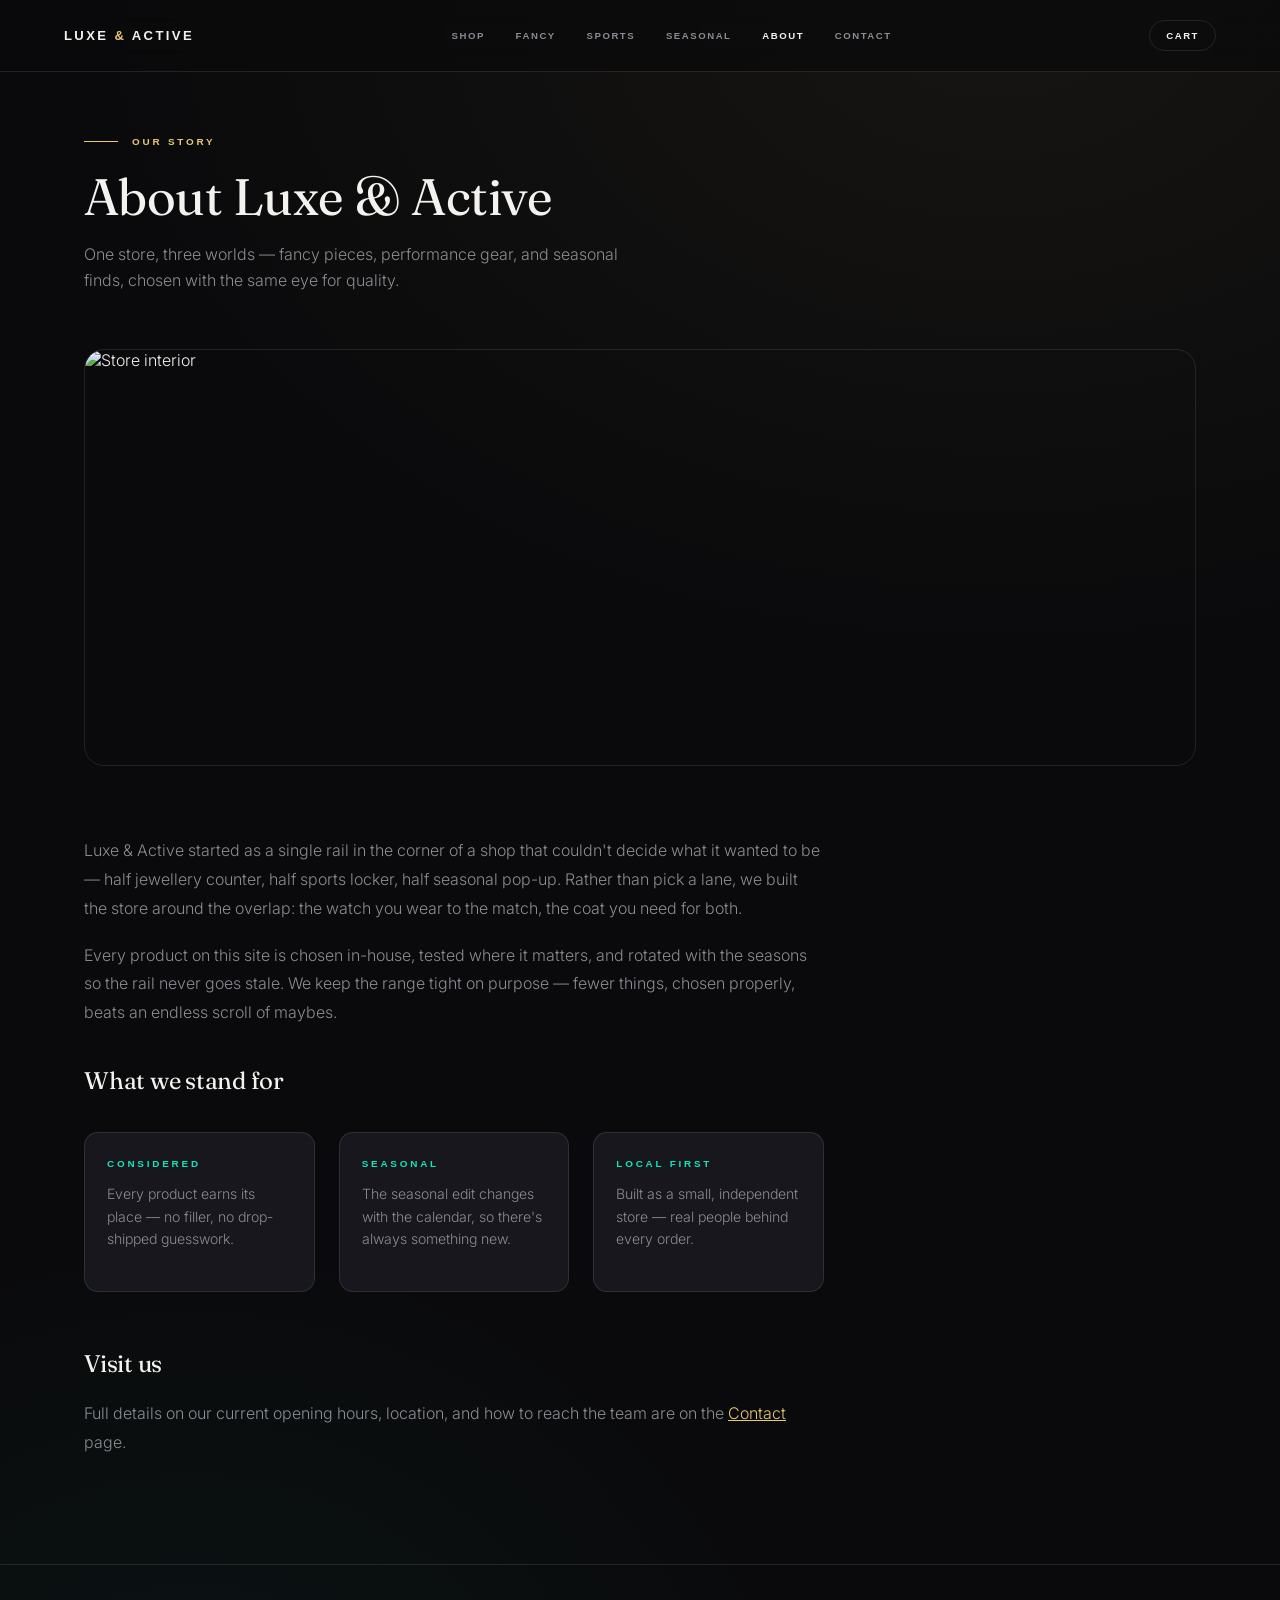
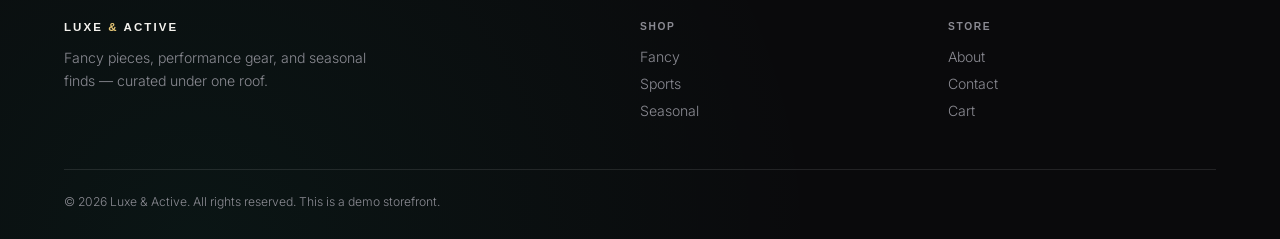
==== about.html @ bb5970e3 "Build full storefront: shop, product, cart, checkout, confirmation, about, contact Renamed hero page" ====
<!DOCTYPE html>
<html lang="en">
<head>
<meta charset="UTF-8" />
<meta name="viewport" content="width=device-width, initial-scale=1.0" />
<title>About — Luxe &amp; Active</title>
<link rel="stylesheet" href="assets/site.css" />
</head>
<body>

  <header class="site-nav">
    <a class="brand" href="index.html">LUXE <span>&amp;</span> ACTIVE</a>
    <nav class="nav-links">
      <a href="shop.html?cat=all">Shop</a>
      <a href="shop.html?cat=fancy">Fancy</a>
      <a href="shop.html?cat=sports">Sports</a>
      <a href="shop.html?cat=seasonal">Seasonal</a>
      <a href="about.html" class="active">About</a>
      <a href="contact.html">Contact</a>
    </nav>
    <div class="nav-right">
      <a class="cart-link" href="cart.html">Cart <span class="cart-badge">0</span></a>
    </div>
  </header>

  <main>
    <div class="wrap">
      <div class="page-head">
        <div class="label">Our Story</div>
        <h1>About Luxe &amp; Active</h1>
        <p>One store, three worlds — fancy pieces, performance gear, and seasonal finds, chosen with the same eye for quality.</p>
      </div>

      <div class="info-banner">
        <img src="https://images.unsplash.com/photo-1441986300917-64674bd600d8?auto=format&fit=crop&w=1400&q=80" alt="Store interior" loading="lazy">
      </div>

      <div class="prose">
        <p>Luxe &amp; Active started as a single rail in the corner of a shop that couldn't decide what it wanted to be — half jewellery counter, half sports locker, half seasonal pop-up. Rather than pick a lane, we built the store around the overlap: the watch you wear to the match, the coat you need for both.</p>
        <p>Every product on this site is chosen in-house, tested where it matters, and rotated with the seasons so the rail never goes stale. We keep the range tight on purpose — fewer things, chosen properly, beats an endless scroll of maybes.</p>

        <h2>What we stand for</h2>
        <div class="values-grid">
          <div class="value-card">
            <div class="label">Considered</div>
            <p>Every product earns its place — no filler, no drop-shipped guesswork.</p>
          </div>
          <div class="value-card">
            <div class="label">Seasonal</div>
            <p>The seasonal edit changes with the calendar, so there's always something new.</p>
          </div>
          <div class="value-card">
            <div class="label">Local First</div>
            <p>Built as a small, independent store — real people behind every order.</p>
          </div>
        </div>

        <h2>Visit us</h2>
        <p>Full details on our current opening hours, location, and how to reach the team are on the <a href="contact.html" style="color:var(--gold);text-decoration:underline">Contact</a> page.</p>
      </div>
    </div>
  </main>

  <footer class="site-footer">
    <div class="footer-grid">
      <div>
        <div class="brand small">LUXE <span>&amp;</span> ACTIVE</div>
        <p>Fancy pieces, performance gear, and seasonal finds — curated under one roof.</p>
      </div>
      <div>
        <h4>Shop</h4>
        <a href="shop.html?cat=fancy">Fancy</a>
        <a href="shop.html?cat=sports">Sports</a>
        <a href="shop.html?cat=seasonal">Seasonal</a>
      </div>
      <div>
        <h4>Store</h4>
        <a href="about.html">About</a>
        <a href="contact.html">Contact</a>
        <a href="cart.html">Cart</a>
      </div>
    </div>
    <div class="footer-bottom">© 2026 Luxe &amp; Active. All rights reserved. This is a demo storefront.</div>
  </footer>

<script src="assets/store.js"></script>
</body>
</html>
---- assets/site.css ----
/* Luxe & Active — shared design system for shop / product / cart / checkout / info pages */
@import url('https://fonts.googleapis.com/css2?family=Syncopate:wght@400;700&family=Fraunces:ital,opsz,wght@0,9..144,400;0,9..144,600;1,9..144,400&family=Inter:wght@300;400;500;600&display=swap');

:root{
  --ink:#0a0a0c;
  --ink-2:#111116;
  --panel:#17171d;
  --bone:#f4f2ee;
  --muted:#8b8b93;
  --line:rgba(255,255,255,.10);
  --gold:#e8c877;
  --teal:#12e6b8;
  --signal:#ff2d6b;
}

*{box-sizing:border-box;margin:0;padding:0}

html{scroll-behavior:smooth}

body{
  background:
    radial-gradient(120% 60% at 78% 0%, rgba(232,200,119,.06), transparent 60%),
    radial-gradient(90% 60% at 15% 100%, rgba(18,230,184,.05), transparent 55%),
    var(--ink);
  color:var(--bone);
  font-family:'Inter',sans-serif;
  font-weight:300;
  min-height:100vh;
  display:flex;flex-direction:column;
}

a{color:inherit;text-decoration:none}
img{max-width:100%;display:block}

h1,h2,h3{font-family:'Fraunces',serif;font-weight:400;letter-spacing:-.01em}
em{font-style:italic;color:var(--gold)}

.label{
  font-family:'Syncopate',sans-serif;font-weight:700;font-size:.62rem;
  letter-spacing:.28em;text-transform:uppercase;
}

/* ---------------- nav ---------------- */
.site-nav{
  position:sticky;top:0;z-index:50;display:flex;align-items:center;justify-content:space-between;
  gap:20px;padding:20px clamp(20px,5vw,64px);
  background:rgba(10,10,12,.72);backdrop-filter:blur(14px);
  border-bottom:1px solid var(--line);
}
.brand{
  font-family:'Syncopate',sans-serif;font-weight:700;font-size:.82rem;letter-spacing:.18em;
}
.brand span{color:var(--gold)}
.nav-links{display:flex;align-items:center;gap:clamp(14px,2.4vw,32px);flex-wrap:wrap}
.nav-links a{
  font-family:'Syncopate',sans-serif;font-size:.6rem;font-weight:700;letter-spacing:.16em;
  text-transform:uppercase;color:var(--muted);transition:color .2s ease;white-space:nowrap;
}
.nav-links a:hover,.nav-links a.active{color:var(--bone)}
.nav-right{display:flex;align-items:center;gap:18px}
.cart-link{
  position:relative;display:flex;align-items:center;gap:8px;
  font-family:'Syncopate',sans-serif;font-size:.6rem;font-weight:700;letter-spacing:.16em;
  text-transform:uppercase;color:var(--bone);border:1px solid var(--line);border-radius:30px;
  padding:9px 16px;transition:border-color .2s ease;
}
.cart-link:hover{border-color:var(--gold)}
.cart-badge{
  display:none;align-items:center;justify-content:center;min-width:18px;height:18px;padding:0 4px;
  border-radius:50%;background:var(--gold);color:#141008;font-size:.62rem;font-weight:700;
}

/* ---------------- buttons ---------------- */
.btn{
  display:inline-flex;align-items:center;justify-content:center;gap:12px;
  font-family:'Syncopate',sans-serif;font-weight:700;font-size:.68rem;letter-spacing:.16em;
  text-transform:uppercase;border-radius:40px;padding:15px 30px;border:1px solid transparent;
  cursor:pointer;transition:box-shadow .25s ease,transform .2s ease,border-color .2s ease,background .2s ease;
}
.btn-primary{
  background:linear-gradient(90deg,var(--gold),#f4dd9e);color:#141008;
  box-shadow:0 14px 34px rgba(232,200,119,.22);
}
.btn-primary:hover{box-shadow:0 16px 46px rgba(232,200,119,.42);transform:translateY(-1px)}
.btn-ghost{background:transparent;border-color:var(--line);color:var(--bone)}
.btn-ghost:hover{border-color:var(--gold);color:var(--gold)}
.btn:disabled{opacity:.4;cursor:not-allowed;box-shadow:none;transform:none}
.btn-block{width:100%}

/* ---------------- page shell ---------------- */
main{flex:1}
.wrap{max-width:1240px;margin:0 auto;padding:0 clamp(20px,5vw,64px)}
.page-head{padding:64px 0 36px}
.page-head .label{color:var(--gold);display:flex;align-items:center;gap:14px;margin-bottom:18px}
.page-head .label::before{content:"";width:34px;height:1px;background:var(--gold)}
.page-head h1{font-size:clamp(2rem,4.4vw,3.2rem)}
.page-head p{color:var(--muted);max-width:56ch;margin-top:14px;line-height:1.6}

/* ---------------- category tabs ---------------- */
.tabs{display:flex;gap:10px;flex-wrap:wrap;margin-bottom:40px}
.tab{
  font-family:'Syncopate',sans-serif;font-size:.62rem;font-weight:700;letter-spacing:.16em;
  text-transform:uppercase;padding:10px 20px;border-radius:30px;border:1px solid var(--line);
  color:var(--muted);transition:all .2s ease;
}
.tab:hover{color:var(--bone);border-color:var(--bone)}
.tab.active{background:var(--gold);border-color:var(--gold);color:#141008}

/* ---------------- product grid & cards ---------------- */
.grid{display:grid;grid-template-columns:repeat(auto-fill,minmax(240px,1fr));gap:26px;padding-bottom:80px}
.card{
  background:linear-gradient(160deg,rgba(255,255,255,.05),rgba(255,255,255,.015));
  border:1px solid var(--line);border-radius:18px;overflow:hidden;
  transition:border-color .25s ease,transform .25s ease,box-shadow .25s ease;
  display:flex;flex-direction:column;
}
.card:hover{border-color:var(--gold);transform:translateY(-4px);box-shadow:0 22px 50px rgba(0,0,0,.45)}
.card .thumb{position:relative;aspect-ratio:1/1;overflow:hidden;background:var(--ink-2)}
.card .thumb img{width:100%;height:100%;object-fit:cover;transition:transform .5s ease}
.card:hover .thumb img{transform:scale(1.06)}
.card .thumb .tag-pill{
  position:absolute;top:12px;left:12px;background:rgba(10,10,12,.72);backdrop-filter:blur(6px);
  border:1px solid var(--line);border-radius:20px;padding:5px 12px;
  font-family:'Syncopate',sans-serif;font-size:.52rem;letter-spacing:.14em;text-transform:uppercase;color:var(--gold);
}
.card .body{padding:18px 18px 20px;display:flex;flex-direction:column;gap:10px;flex:1}
.card .name{font-family:'Fraunces',serif;font-size:1.05rem}
.card .price{font-family:'Syncopate',sans-serif;font-size:.78rem;letter-spacing:.06em;color:var(--gold)}
.card .row{display:flex;align-items:center;justify-content:space-between;gap:10px;margin-top:auto}
.card .row .btn{padding:10px 18px;font-size:.58rem}

.empty-state{padding:80px 0;text-align:center;color:var(--muted)}
.empty-state .label{justify-content:center}
.empty-state .label::before{display:none}

/* ---------------- product detail ---------------- */
.product-detail{display:grid;grid-template-columns:1fr 1fr;gap:60px;padding:56px 0 80px;align-items:start}
.product-detail .thumb{border-radius:20px;overflow:hidden;border:1px solid var(--line);aspect-ratio:1/1}
.product-detail .thumb img{width:100%;height:100%;object-fit:cover}
.product-detail .info .tag-pill{
  display:inline-block;font-family:'Syncopate',sans-serif;font-size:.6rem;letter-spacing:.2em;
  text-transform:uppercase;color:var(--teal);margin-bottom:16px;
}
.product-detail h1{font-size:clamp(1.9rem,3.4vw,2.8rem);margin-bottom:14px}
.product-detail .price{font-family:'Syncopate',sans-serif;font-size:1.1rem;color:var(--gold);margin-bottom:24px}
.product-detail .desc{color:var(--muted);line-height:1.75;max-width:52ch;margin-bottom:32px}
.qty-row{display:flex;align-items:center;gap:20px;margin-bottom:26px}
.qty-stepper{display:flex;align-items:center;border:1px solid var(--line);border-radius:30px;overflow:hidden}
.qty-stepper button{background:transparent;border:none;color:var(--bone);width:40px;height:44px;font-size:1.1rem;cursor:pointer}
.qty-stepper button:hover{color:var(--gold)}
.qty-stepper span{width:34px;text-align:center;font-family:'Inter',sans-serif}
.added-msg{margin-top:16px;font-size:.8rem;color:var(--teal);opacity:0;transition:opacity .3s ease}
.added-msg.show{opacity:1}

.related{padding:0 0 90px}
.related h2{font-size:1.4rem;margin-bottom:26px}

/* ---------------- cart ---------------- */
.cart-layout{display:grid;grid-template-columns:1fr 340px;gap:50px;padding:20px 0 90px;align-items:start}
.cart-lines{display:flex;flex-direction:column;gap:0}
.cart-line{display:grid;grid-template-columns:88px 1fr auto;gap:18px;padding:22px 0;border-bottom:1px solid var(--line);align-items:center}
.cart-line .thumb{width:88px;height:88px;border-radius:12px;overflow:hidden;border:1px solid var(--line)}
.cart-line .thumb img{width:100%;height:100%;object-fit:cover}
.cart-line .name{font-family:'Fraunces',serif;font-size:1.05rem;margin-bottom:6px}
.cart-line .cat{font-size:.7rem;color:var(--muted);text-transform:uppercase;letter-spacing:.1em}
.cart-line .right{display:flex;flex-direction:column;align-items:flex-end;gap:10px}
.cart-line .line-total{font-family:'Syncopate',sans-serif;font-size:.78rem;color:var(--gold)}
.cart-line .remove{font-size:.68rem;color:var(--muted);text-decoration:underline;cursor:pointer;background:none;border:none}
.cart-line .remove:hover{color:var(--signal)}

.summary{
  position:sticky;top:110px;background:var(--panel);border:1px solid var(--line);border-radius:18px;
  padding:28px;display:flex;flex-direction:column;gap:16px;
}
.summary h3{font-size:1.1rem}
.summary .srow{display:flex;justify-content:space-between;font-size:.9rem;color:var(--muted)}
.summary .srow.total{color:var(--bone);font-size:1.05rem;font-family:'Syncopate',sans-serif;padding-top:12px;border-top:1px solid var(--line)}
.summary .hint{font-size:.72rem;color:var(--muted);line-height:1.5}

/* ---------------- forms ---------------- */
.form-grid{display:grid;grid-template-columns:1fr 1fr;gap:18px}
.field{display:flex;flex-direction:column;gap:8px;margin-bottom:18px}
.field.full{grid-column:1/-1}
.field label{font-size:.68rem;letter-spacing:.08em;text-transform:uppercase;color:var(--muted)}
.field input,.field select,.field textarea{
  background:var(--ink-2);border:1px solid var(--line);border-radius:10px;padding:13px 14px;
  color:var(--bone);font-family:'Inter',sans-serif;font-size:.92rem;font-weight:300;
}
.field input:focus,.field select:focus,.field textarea:focus{outline:none;border-color:var(--gold)}
.field textarea{resize:vertical;min-height:120px}
fieldset{border:none;margin-bottom:8px}
legend{font-family:'Fraunces',serif;font-size:1.2rem;margin-bottom:18px;padding:0}

.checkout-layout{display:grid;grid-template-columns:1fr 340px;gap:50px;padding:20px 0 90px;align-items:start}

/* ---------------- confirmation ---------------- */
.confirm-box{max-width:640px;margin:0 auto;padding:90px 0;text-align:center}
.confirm-icon{
  width:74px;height:74px;border-radius:50%;background:radial-gradient(circle,var(--teal),transparent 70%);
  display:flex;align-items:center;justify-content:center;margin:0 auto 28px;font-size:1.8rem;color:var(--ink);
  background-color:var(--teal);
}
.confirm-box h1{font-size:clamp(1.8rem,4vw,2.6rem);margin-bottom:14px}
.confirm-box .order-no{font-family:'Syncopate',sans-serif;font-size:.7rem;letter-spacing:.16em;color:var(--gold);margin-bottom:28px}
.confirm-summary{background:var(--panel);border:1px solid var(--line);border-radius:16px;padding:24px;text-align:left;margin:34px 0}
.confirm-summary .srow{display:flex;justify-content:space-between;padding:8px 0;font-size:.88rem;color:var(--muted)}
.confirm-summary .srow span:last-child{color:var(--bone)}

/* ---------------- static info pages ---------------- */
.prose{max-width:74ch;padding:20px 0 90px;color:var(--muted);line-height:1.8;font-size:1rem}
.prose h2{color:var(--bone);font-size:1.5rem;margin:32px 0 14px}
.prose p{margin-bottom:18px}
.info-banner{
  margin:20px 0 50px;border-radius:20px;overflow:hidden;aspect-ratio:16/6;border:1px solid var(--line);
}
.info-banner img{width:100%;height:100%;object-fit:cover}
.values-grid{display:grid;grid-template-columns:repeat(auto-fit,minmax(180px,1fr));gap:24px;margin:30px 0 50px}
.value-card{background:var(--panel);border:1px solid var(--line);border-radius:14px;padding:22px}
.value-card .label{color:var(--teal);margin-bottom:10px}
.value-card p{color:var(--muted);font-size:.88rem;line-height:1.6}

.contact-layout{display:grid;grid-template-columns:1fr 1fr;gap:60px;padding:20px 0 90px;align-items:start}
.store-info{background:var(--panel);border:1px solid var(--line);border-radius:16px;padding:28px;display:flex;flex-direction:column;gap:20px}
.store-info .row{display:flex;flex-direction:column;gap:4px}
.store-info .row .label{color:var(--teal)}
.store-info .row div{color:var(--muted);font-size:.92rem;line-height:1.6}
.form-msg{margin-top:16px;font-size:.85rem;color:var(--teal);opacity:0;transition:opacity .3s ease}
.form-msg.show{opacity:1}

/* ---------------- footer ---------------- */
.site-footer{border-top:1px solid var(--line);padding:56px clamp(20px,5vw,64px) 30px;margin-top:auto}
.footer-grid{display:grid;grid-template-columns:2fr 1fr 1fr;gap:40px;max-width:1240px;margin:0 auto 40px}
.footer-grid p{color:var(--muted);font-size:.88rem;line-height:1.6;margin-top:14px;max-width:34ch}
.footer-grid h4{font-family:'Syncopate',sans-serif;font-size:.64rem;letter-spacing:.16em;text-transform:uppercase;color:var(--muted);margin-bottom:16px}
.footer-grid .brand.small{font-size:.72rem}
.footer-grid a{display:block;font-size:.88rem;color:var(--muted);margin-bottom:10px;transition:color .2s ease}
.footer-grid a:hover{color:var(--gold)}
.footer-bottom{max-width:1240px;margin:0 auto;padding-top:24px;border-top:1px solid var(--line);color:var(--muted);font-size:.76rem}

/* ---------------- responsive ---------------- */
@media (max-width:860px){
  .nav-links{display:none}
  .product-detail,.cart-layout,.checkout-layout,.contact-layout{grid-template-columns:1fr}
  .form-grid{grid-template-columns:1fr}
  .footer-grid{grid-template-columns:1fr;gap:30px}
  .summary{position:relative;top:0}
}
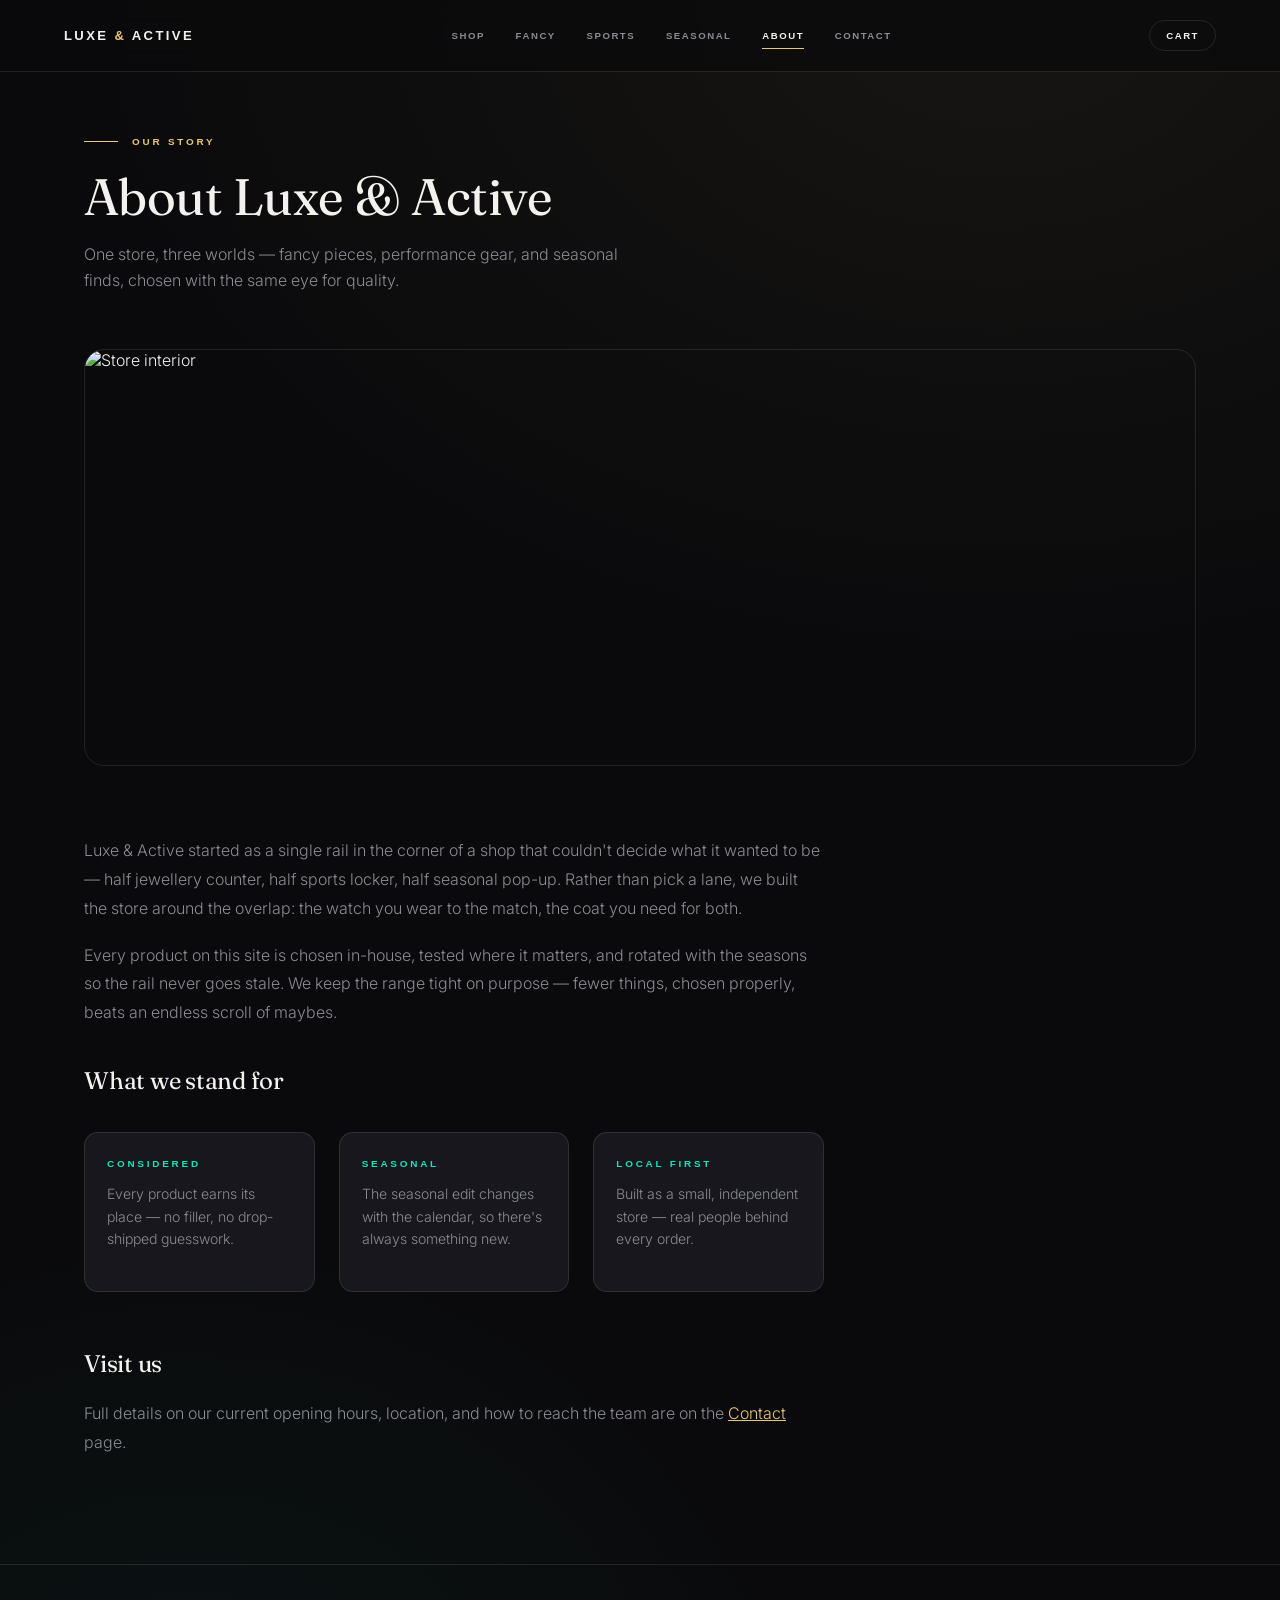
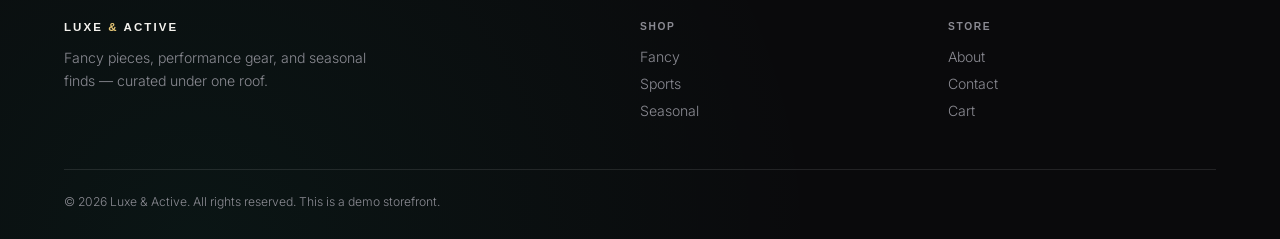
==== commit 62e20cfe: "Improve navigation, fix hero emptiness/scroll gap, correct product photos - Add a working mobile ham" ====
--- a/about.html
+++ b/about.html
@@ -19,7 +19,8 @@
       <a href="contact.html">Contact</a>
     </nav>
     <div class="nav-right">
-      <a class="cart-link" href="cart.html">Cart <span class="cart-badge">0</span></a>
+      <a class="cart-link" href="cart.html"><span class="cart-text">Cart</span> <span class="cart-badge">0</span></a>
+      <button class="nav-toggle" aria-label="Toggle menu" aria-expanded="false"><span></span><span></span><span></span></button>
     </div>
   </header>
 
--- a/assets/site.css
+++ b/assets/site.css
@@ -53,10 +53,16 @@
 .brand span{color:var(--gold)}
 .nav-links{display:flex;align-items:center;gap:clamp(14px,2.4vw,32px);flex-wrap:wrap}
 .nav-links a{
-  font-family:'Syncopate',sans-serif;font-size:.6rem;font-weight:700;letter-spacing:.16em;
+  position:relative;font-family:'Syncopate',sans-serif;font-size:.6rem;font-weight:700;letter-spacing:.16em;
   text-transform:uppercase;color:var(--muted);transition:color .2s ease;white-space:nowrap;
+  padding:4px 0;
+}
+.nav-links a::after{
+  content:"";position:absolute;left:0;right:100%;bottom:-4px;height:1px;background:var(--gold);
+  transition:right .25s ease;
 }
 .nav-links a:hover,.nav-links a.active{color:var(--bone)}
+.nav-links a:hover::after,.nav-links a.active::after{right:0}
 .nav-right{display:flex;align-items:center;gap:18px}
 .cart-link{
   position:relative;display:flex;align-items:center;gap:8px;
@@ -69,6 +75,17 @@
   display:none;align-items:center;justify-content:center;min-width:18px;height:18px;padding:0 4px;
   border-radius:50%;background:var(--gold);color:#141008;font-size:.62rem;font-weight:700;
 }
+
+/* mobile menu toggle */
+.nav-toggle{
+  display:none;flex-direction:column;justify-content:center;gap:5px;
+  width:36px;height:36px;background:none;border:none;cursor:pointer;padding:0;
+}
+.nav-toggle span{width:22px;height:2px;background:var(--bone);border-radius:2px;
+  transition:transform .25s ease,opacity .2s ease;}
+.nav-toggle.open span:nth-child(1){transform:translateY(7px) rotate(45deg)}
+.nav-toggle.open span:nth-child(2){opacity:0}
+.nav-toggle.open span:nth-child(3){transform:translateY(-7px) rotate(-45deg)}
 
 /* ---------------- buttons ---------------- */
 .btn{
@@ -109,19 +126,20 @@
 /* ---------------- product grid & cards ---------------- */
 .grid{display:grid;grid-template-columns:repeat(auto-fill,minmax(240px,1fr));gap:26px;padding-bottom:80px}
 .card{
+  --acc:var(--gold);
   background:linear-gradient(160deg,rgba(255,255,255,.05),rgba(255,255,255,.015));
   border:1px solid var(--line);border-radius:18px;overflow:hidden;
   transition:border-color .25s ease,transform .25s ease,box-shadow .25s ease;
   display:flex;flex-direction:column;
 }
-.card:hover{border-color:var(--gold);transform:translateY(-4px);box-shadow:0 22px 50px rgba(0,0,0,.45)}
+.card:hover{border-color:var(--acc);transform:translateY(-4px);box-shadow:0 22px 50px rgba(0,0,0,.45),0 0 30px -12px var(--acc)}
 .card .thumb{position:relative;aspect-ratio:1/1;overflow:hidden;background:var(--ink-2)}
 .card .thumb img{width:100%;height:100%;object-fit:cover;transition:transform .5s ease}
 .card:hover .thumb img{transform:scale(1.06)}
 .card .thumb .tag-pill{
   position:absolute;top:12px;left:12px;background:rgba(10,10,12,.72);backdrop-filter:blur(6px);
   border:1px solid var(--line);border-radius:20px;padding:5px 12px;
-  font-family:'Syncopate',sans-serif;font-size:.52rem;letter-spacing:.14em;text-transform:uppercase;color:var(--gold);
+  font-family:'Syncopate',sans-serif;font-size:.52rem;letter-spacing:.14em;text-transform:uppercase;color:var(--acc);
 }
 .card .body{padding:18px 18px 20px;display:flex;flex-direction:column;gap:10px;flex:1}
 .card .name{font-family:'Fraunces',serif;font-size:1.05rem}
@@ -239,7 +257,22 @@
 
 /* ---------------- responsive ---------------- */
 @media (max-width:860px){
-  .nav-links{display:none}
+  .site-nav{position:sticky;padding:16px 20px;gap:12px}
+  .brand{flex-shrink:0;font-size:.72rem}
+  .nav-right{flex-shrink:0;gap:10px}
+  .cart-link{padding:8px 12px}
+  .cart-text{display:none}
+  .nav-toggle{display:flex}
+  .nav-links{
+    position:absolute;top:100%;left:0;right:0;
+    flex-direction:column;align-items:stretch;gap:0;
+    background:rgba(10,10,12,.97);backdrop-filter:blur(14px);
+    max-height:0;overflow:hidden;opacity:0;pointer-events:none;
+    transition:max-height .3s ease,opacity .25s ease;
+  }
+  .nav-links.open{max-height:360px;opacity:1;pointer-events:auto;border-bottom:1px solid var(--line)}
+  .nav-links a{padding:16px 20px;border-top:1px solid var(--line)}
+  .nav-links a::after{display:none}
   .product-detail,.cart-layout,.checkout-layout,.contact-layout{grid-template-columns:1fr}
   .form-grid{grid-template-columns:1fr}
   .footer-grid{grid-template-columns:1fr;gap:30px}
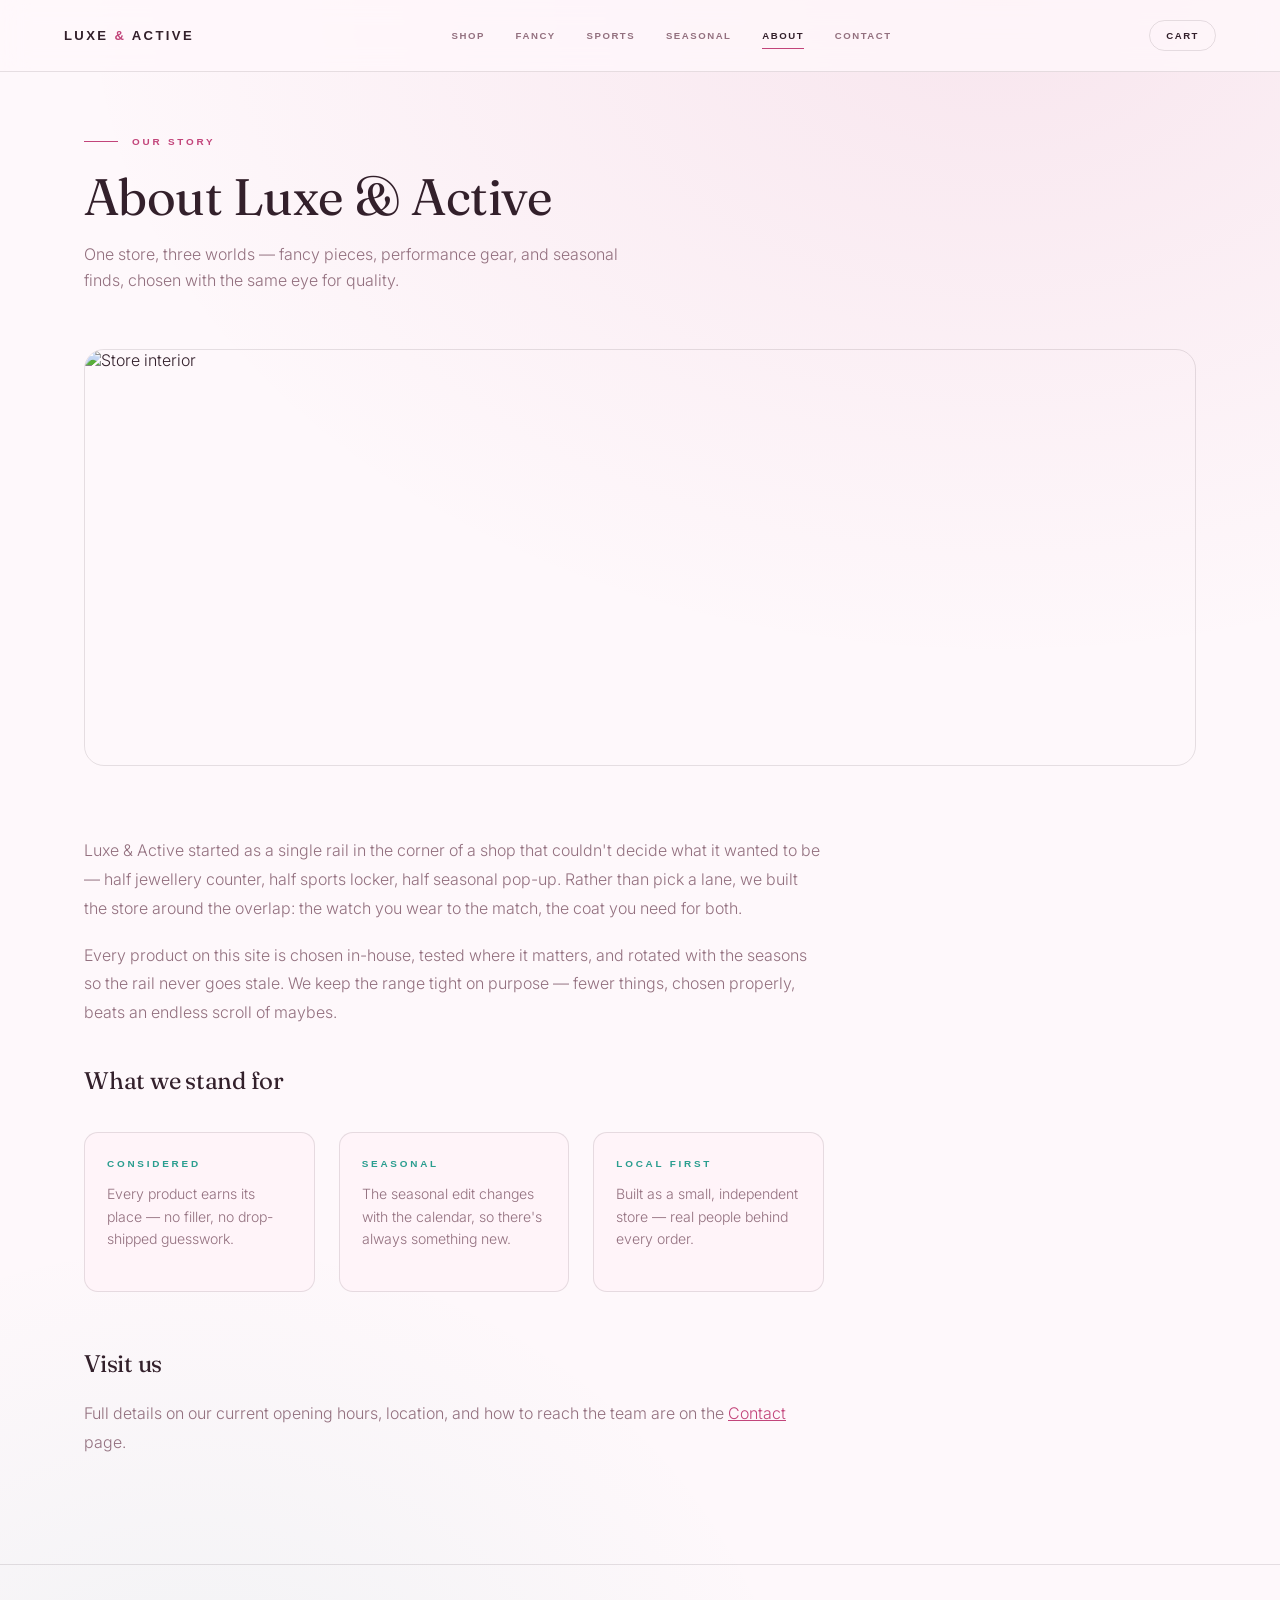
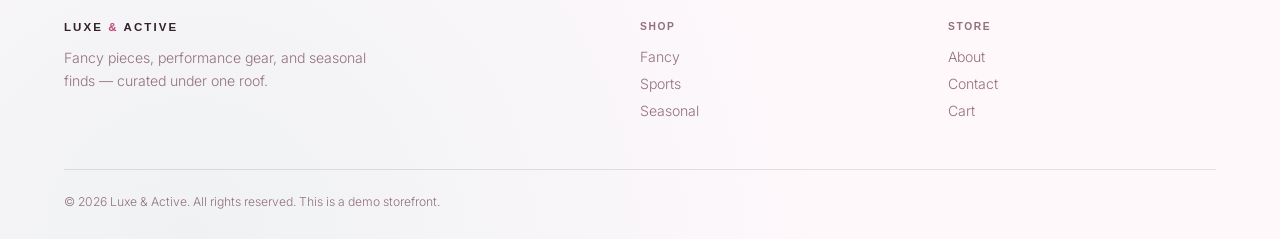
==== commit 9c93c81d: "Replace wheel-hijacked scroll with fade-in reveals; add hero rail tagline - Remove the custom wheel-" ====
--- a/about.html
+++ b/about.html
@@ -32,7 +32,7 @@
         <p>One store, three worlds — fancy pieces, performance gear, and seasonal finds, chosen with the same eye for quality.</p>
       </div>
 
-      <div class="info-banner">
+      <div class="info-banner reveal">
         <img src="https://images.unsplash.com/photo-1441986300917-64674bd600d8?auto=format&fit=crop&w=1400&q=80" alt="Store interior" loading="lazy">
       </div>
 
@@ -42,15 +42,15 @@
 
         <h2>What we stand for</h2>
         <div class="values-grid">
-          <div class="value-card">
+          <div class="value-card reveal">
             <div class="label">Considered</div>
             <p>Every product earns its place — no filler, no drop-shipped guesswork.</p>
           </div>
-          <div class="value-card">
+          <div class="value-card reveal" style="transition-delay:.1s">
             <div class="label">Seasonal</div>
             <p>The seasonal edit changes with the calendar, so there's always something new.</p>
           </div>
-          <div class="value-card">
+          <div class="value-card reveal" style="transition-delay:.2s">
             <div class="label">Local First</div>
             <p>Built as a small, independent store — real people behind every order.</p>
           </div>
--- a/assets/site.css
+++ b/assets/site.css
@@ -2,25 +2,32 @@
 @import url('https://fonts.googleapis.com/css2?family=Syncopate:wght@400;700&family=Fraunces:ital,opsz,wght@0,9..144,400;0,9..144,600;1,9..144,400&family=Inter:wght@300;400;500;600&display=swap');
 
 :root{
-  --ink:#0a0a0c;
-  --ink-2:#111116;
-  --panel:#17171d;
-  --bone:#f4f2ee;
-  --muted:#8b8b93;
-  --line:rgba(255,255,255,.10);
-  --gold:#e8c877;
-  --teal:#12e6b8;
-  --signal:#ff2d6b;
+  --ink:#fef8fb;
+  --ink-2:#fdedf3;
+  --panel:#fff4f9;
+  --bone:#33202b;
+  --muted:#93707f;
+  --line:rgba(51,32,43,.12);
+  --gold:#c2447a;
+  --teal:#2a9d8f;
+  --signal:#ef476f;
 }
 
 *{box-sizing:border-box;margin:0;padding:0}
 
 html{scroll-behavior:smooth}
+
+/* fade-in-on-scroll reveal */
+.reveal{opacity:0;transform:translateY(22px);transition:opacity .7s ease,transform .7s ease}
+.reveal.in{opacity:1;transform:translateY(0)}
+@media (prefers-reduced-motion:reduce){
+  .reveal{opacity:1;transform:none;transition:none}
+}
 
 body{
   background:
-    radial-gradient(120% 60% at 78% 0%, rgba(232,200,119,.06), transparent 60%),
-    radial-gradient(90% 60% at 15% 100%, rgba(18,230,184,.05), transparent 55%),
+    radial-gradient(120% 60% at 78% 0%, rgba(194,68,122,.10), transparent 60%),
+    radial-gradient(90% 60% at 15% 100%, rgba(42,157,143,.07), transparent 55%),
     var(--ink);
   color:var(--bone);
   font-family:'Inter',sans-serif;
@@ -44,7 +51,7 @@
 .site-nav{
   position:sticky;top:0;z-index:50;display:flex;align-items:center;justify-content:space-between;
   gap:20px;padding:20px clamp(20px,5vw,64px);
-  background:rgba(10,10,12,.72);backdrop-filter:blur(14px);
+  background:rgba(255,248,251,.78);backdrop-filter:blur(14px);
   border-bottom:1px solid var(--line);
 }
 .brand{
@@ -73,7 +80,7 @@
 .cart-link:hover{border-color:var(--gold)}
 .cart-badge{
   display:none;align-items:center;justify-content:center;min-width:18px;height:18px;padding:0 4px;
-  border-radius:50%;background:var(--gold);color:#141008;font-size:.62rem;font-weight:700;
+  border-radius:50%;background:var(--gold);color:#fff;font-size:.62rem;font-weight:700;
 }
 
 /* mobile menu toggle */
@@ -95,10 +102,10 @@
   cursor:pointer;transition:box-shadow .25s ease,transform .2s ease,border-color .2s ease,background .2s ease;
 }
 .btn-primary{
-  background:linear-gradient(90deg,var(--gold),#f4dd9e);color:#141008;
-  box-shadow:0 14px 34px rgba(232,200,119,.22);
-}
-.btn-primary:hover{box-shadow:0 16px 46px rgba(232,200,119,.42);transform:translateY(-1px)}
+  background:linear-gradient(90deg,var(--gold),#a8306a);color:#fff;
+  box-shadow:0 14px 34px rgba(194,68,122,.24);
+}
+.btn-primary:hover{box-shadow:0 16px 46px rgba(194,68,122,.4);transform:translateY(-1px)}
 .btn-ghost{background:transparent;border-color:var(--line);color:var(--bone)}
 .btn-ghost:hover{border-color:var(--gold);color:var(--gold)}
 .btn:disabled{opacity:.4;cursor:not-allowed;box-shadow:none;transform:none}
@@ -121,24 +128,24 @@
   color:var(--muted);transition:all .2s ease;
 }
 .tab:hover{color:var(--bone);border-color:var(--bone)}
-.tab.active{background:var(--gold);border-color:var(--gold);color:#141008}
+.tab.active{background:var(--gold);border-color:var(--gold);color:#fff}
 
 /* ---------------- product grid & cards ---------------- */
 .grid{display:grid;grid-template-columns:repeat(auto-fill,minmax(240px,1fr));gap:26px;padding-bottom:80px}
 .card{
   --acc:var(--gold);
-  background:linear-gradient(160deg,rgba(255,255,255,.05),rgba(255,255,255,.015));
+  background:linear-gradient(160deg,#fff,var(--panel));
   border:1px solid var(--line);border-radius:18px;overflow:hidden;
   transition:border-color .25s ease,transform .25s ease,box-shadow .25s ease;
   display:flex;flex-direction:column;
 }
-.card:hover{border-color:var(--acc);transform:translateY(-4px);box-shadow:0 22px 50px rgba(0,0,0,.45),0 0 30px -12px var(--acc)}
+.card:hover{border-color:var(--acc);transform:translateY(-4px);box-shadow:0 22px 44px rgba(51,32,43,.14),0 0 26px -10px var(--acc)}
 .card .thumb{position:relative;aspect-ratio:1/1;overflow:hidden;background:var(--ink-2)}
 .card .thumb img{width:100%;height:100%;object-fit:cover;transition:transform .5s ease}
 .card:hover .thumb img{transform:scale(1.06)}
 .card .thumb .tag-pill{
-  position:absolute;top:12px;left:12px;background:rgba(10,10,12,.72);backdrop-filter:blur(6px);
-  border:1px solid var(--line);border-radius:20px;padding:5px 12px;
+  position:absolute;top:12px;left:12px;background:rgba(35,20,28,.78);backdrop-filter:blur(6px);
+  border:1px solid rgba(255,255,255,.14);border-radius:20px;padding:5px 12px;
   font-family:'Syncopate',sans-serif;font-size:.52rem;letter-spacing:.14em;text-transform:uppercase;color:var(--acc);
 }
 .card .body{padding:18px 18px 20px;display:flex;flex-direction:column;gap:10px;flex:1}
@@ -214,8 +221,8 @@
 /* ---------------- confirmation ---------------- */
 .confirm-box{max-width:640px;margin:0 auto;padding:90px 0;text-align:center}
 .confirm-icon{
-  width:74px;height:74px;border-radius:50%;background:radial-gradient(circle,var(--teal),transparent 70%);
-  display:flex;align-items:center;justify-content:center;margin:0 auto 28px;font-size:1.8rem;color:var(--ink);
+  width:74px;height:74px;border-radius:50%;
+  display:flex;align-items:center;justify-content:center;margin:0 auto 28px;font-size:1.8rem;color:#fff;
   background-color:var(--teal);
 }
 .confirm-box h1{font-size:clamp(1.8rem,4vw,2.6rem);margin-bottom:14px}
@@ -266,7 +273,7 @@
   .nav-links{
     position:absolute;top:100%;left:0;right:0;
     flex-direction:column;align-items:stretch;gap:0;
-    background:rgba(10,10,12,.97);backdrop-filter:blur(14px);
+    background:rgba(255,248,251,.97);backdrop-filter:blur(14px);
     max-height:0;overflow:hidden;opacity:0;pointer-events:none;
     transition:max-height .3s ease,opacity .25s ease;
   }
